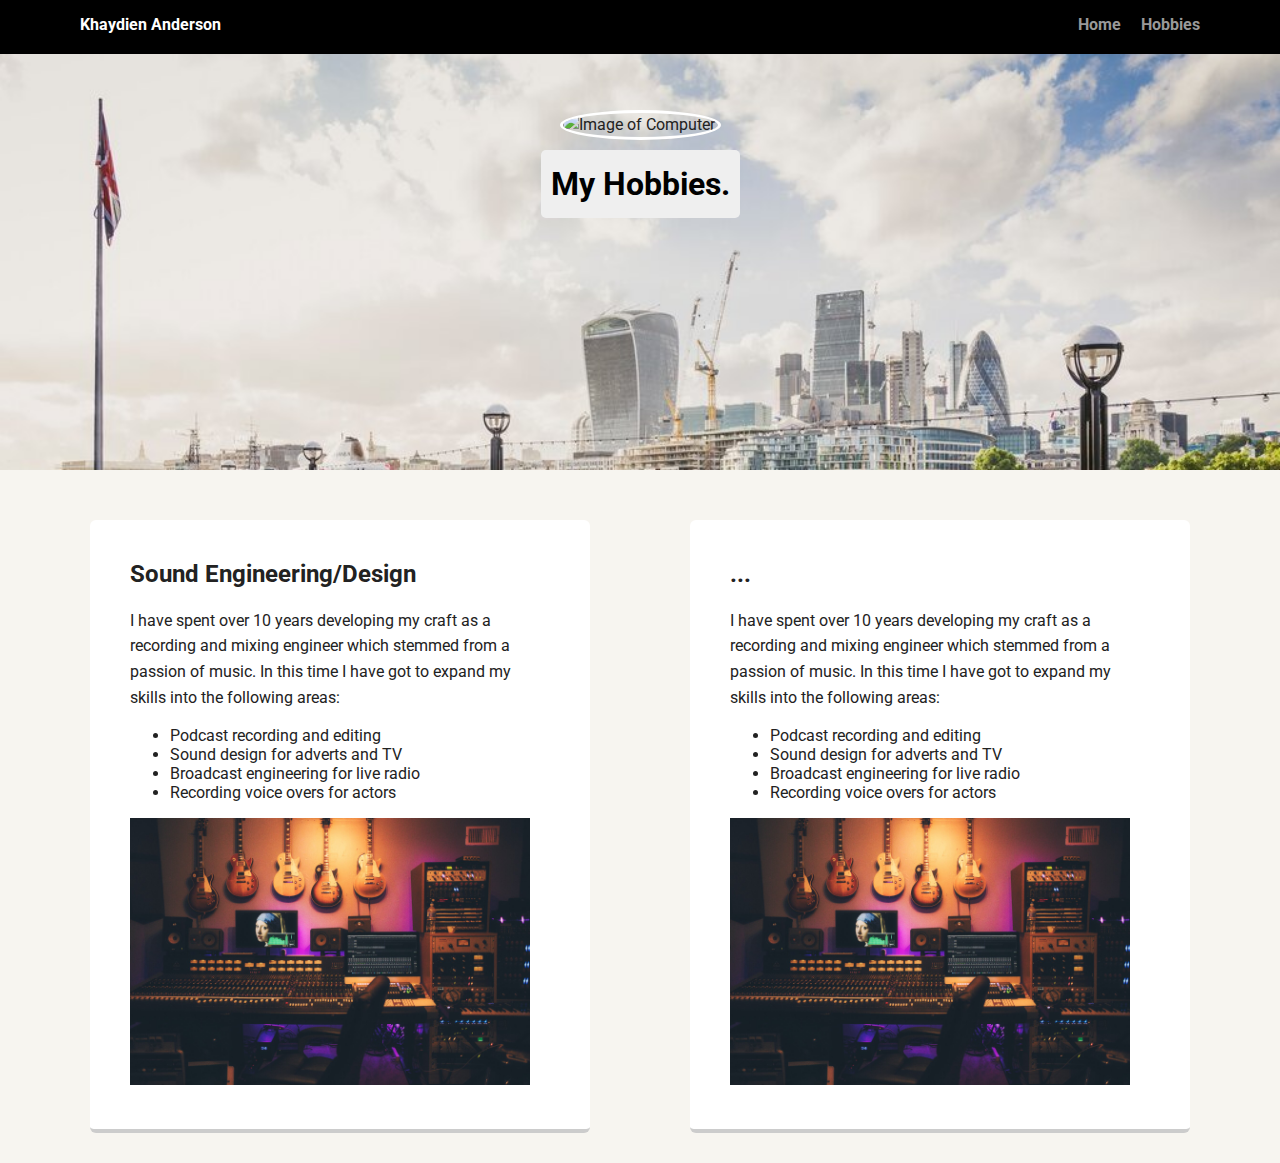
==== hobbies.html @ 61e5f141 "Added studio section on interests." ====
<!DOCTYPE html>
<html lang="en">
<head>
    <meta charset="UTF-8">
    <meta http-equiv="X-UA-Compatible" content="IE=edge">
    <meta name="viewport" content="width=device-width, initial-scale=1.0">
    <link rel="stylesheet" href="styles.css">
    <link href="https://fonts.googleapis.com/css?family=Muli%7CRoboto:400,300,500,700,900" rel="stylesheet">
    <title>Khaydien Anderson's Hobbies</title>
</head>
<body>
    <div class="main-nav">
        <ul class="nav">
          <li class="name">Khaydien Anderson</li>
          <li><a href="index.html">Home</a></li>
          <li><a href="hobbies.html">Hobbies</a></li>
        </ul>
    </div>
    
    <header>
        <img src="images/hobbiespic.jpg" alt="Image of Computer." class="profile-image">
        <h1 class="tag name">My Hobbies.</h1>
        

       
      </header>

      <main class="flex">
        <div class="card">

          <h2>Sound Engineering/Design</h2>
          <p>I have spent over 10 years developing my craft as a recording and mixing engineer which stemmed from a passion of music.
            In this time I have got to expand my skills into the following areas:</p>
            <ul>
              <li>Podcast recording and editing</li>
              <li>Sound design for adverts and TV</li>
              <li>Broadcast engineering for live radio</li>
              <li>Recording voice overs for actors</li>
            </ul>
            <img width="400px" src="images/Studio.jpg" class="studio-pic" alt="Image of recording studio.">

        </div>
        <div class="card">

          <h2>...</h2>
          <p>I have spent over 10 years developing my craft as a recording and mixing engineer which stemmed from a passion of music.
            In this time I have got to expand my skills into the following areas:</p>
            <ul>
              <li>Podcast recording and editing</li>
              <li>Sound design for adverts and TV</li>
              <li>Broadcast engineering for live radio</li>
              <li>Recording voice overs for actors</li>
            </ul>
            <img width="400px" src="images/Studio.jpg" class="studio-pic" alt="Image of recording studio.">

        </div>
      
      </main>
        

    
</body>
</html>
---- styles.css ----
/* Global Layout Set-up */
* { 
  box-sizing: border-box;
}
  
body {
  margin: 0;
  padding: 0;
  text-align: center;
  font-family: 'Roboto', sans-serif;
  color: #222;
  background: #f7f5f0;
}
/* Link Styles */

a {
  text-decoration: none;
  color: #999;
}
a:hover {
  color: #6633ff;
}

/* Section Styles */

.main-nav {
  width: 100%;
  background: black;
  min-height: 30px;
  padding: 10px;
  position: fixed;
  text-align: center;
}
.nav {
  display: flex;
  justify-content: space-around;
  font-weight: 700;
  list-style-type: none;
  margin: 0 auto;
  padding: 0;
}


.nav .name {
    display: block;
    margin-right: auto;
    color: white;
}
.nav li {
  padding: 5px 10px 10px 10px;
}
.nav a {
  transition: all .5s;
}
.nav a:hover {
  color: white
}

header {
  text-align: center;
  background: url('images/london.jpg') no-repeat top center ;
  background-size: cover;
  overflow: hidden;
  padding-top: 60px;
}



header {
  line-height: 1.5;
}
header .profile-image {
  margin-top: 50px;
  width: 150px;
  height: 150px;
  border-radius: 50%;
  border: 3px solid white;
  transition: all .5s;
}
header .profile-image:hover {
  transform: scale(1.3) rotate(5deg);
}
.tag {
  background-color: #efefef;
  color: black;
  padding: 10px;
  border-radius: 5px;
  display: table;
  margin: 10px auto;
} 
.location {
  background-color: #222;
  color: yellow;
}
.card {
  margin: 30px;
  padding: 20px 40px 40px;
  max-width: 500px;
  text-align: left;
  background: #fff;
  border-bottom: 4px solid #ccc;
  border-radius: 6px;
  transition: all .5s;
}
.card:hover {
  border-color: #ff99ff;
}

ul.skills {
  padding: 0;
  text-align: center;
}

.skills li {
  border-radius: 6px;
  display: inline-block;
  background: #ff9904;
  color: white;
  padding: 5px 10px;
  margin: 2px;
}

.skills li:nth-child(odd) {
  background: #0399ff;
}

footer {
  width: 100%;
  min-height: 30px;
  padding: 20px 0 40px 20px;
}

footer .copyright {
  top: -8px;
  font-size: .75em;
}

footer ul {
  list-style-type: none;
  margin: 0;
  padding: 0;
}

footer ul li {
  display: inline-block;
}

a.social {
  display: inline-block;
  text-indent: -9999px;
  margin-left: 5px;
  width: 30px;
  height: 30px;
  background-size: 30px 30px;
  opacity: .4;
  transition: all .5s;
}
a.twitter {
  background-image: url(images/twitter.svg);
}
a.linkedin {
  background-image: url(images/linkedin.svg);
}
a.github {
  background-image: url(images/github.svg);
}
a.social:hover {
  opacity: 1;
}
.clearfix {
  clear: both;
}

/* Styles for larger screens */
@media screen and (min-width: 720px) {
  
  .flex {
      display: -ms-flexbox;      /* TWEENER - IE 10 */
      display: flex; 
      max-width: 1200px;
      -ms-flex-pack: distribute;
      justify-content: space-around;
      margin: 0 auto;
  }

  header {
    min-height: 470px;
  }

  .nav {
    max-width: 1200px;
    padding: 0 30px;
  }


  main {
    padding-top: 20px;
  }

  main p {
    line-height: 1.6em;
  }

  footer {
    font-size: 1.3em;
    max-width: 1200px;
    margin: 40px auto;
  }

}
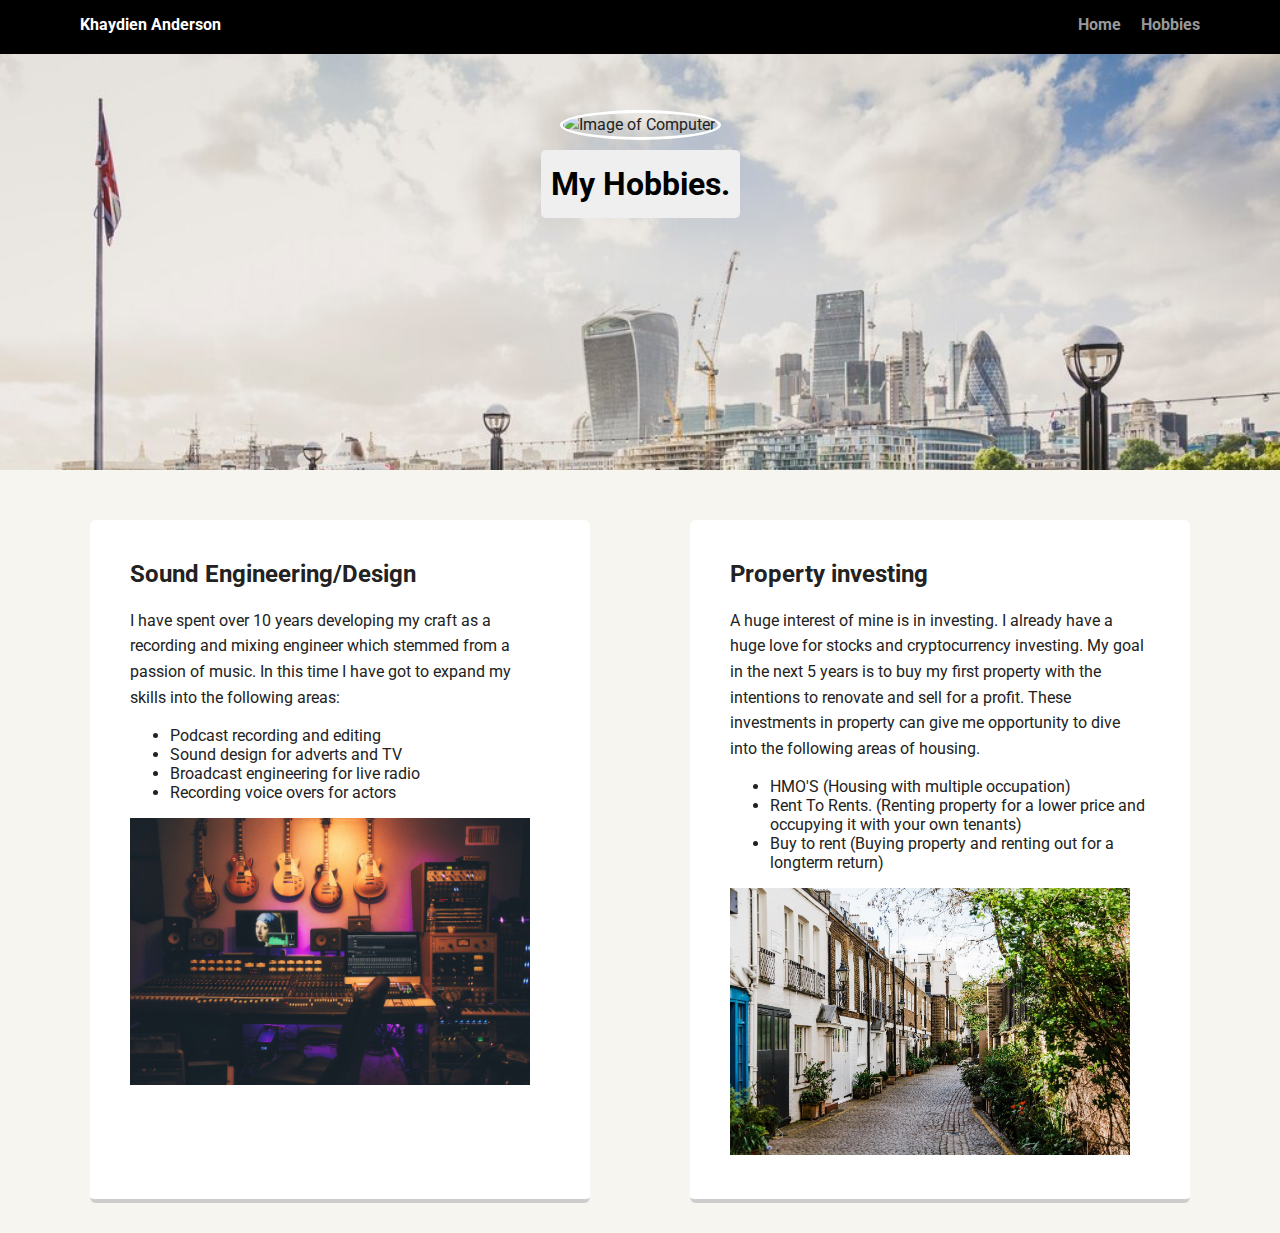
==== commit 326e5906: "Hobbies section updated (real estate)" ====
--- a/hobbies.html
+++ b/hobbies.html
@@ -36,22 +36,26 @@
               <li>Sound design for adverts and TV</li>
               <li>Broadcast engineering for live radio</li>
               <li>Recording voice overs for actors</li>
+              
             </ul>
             <img width="400px" src="images/Studio.jpg" class="studio-pic" alt="Image of recording studio.">
 
         </div>
         <div class="card">
 
-          <h2>...</h2>
-          <p>I have spent over 10 years developing my craft as a recording and mixing engineer which stemmed from a passion of music.
-            In this time I have got to expand my skills into the following areas:</p>
-            <ul>
-              <li>Podcast recording and editing</li>
-              <li>Sound design for adverts and TV</li>
-              <li>Broadcast engineering for live radio</li>
-              <li>Recording voice overs for actors</li>
-            </ul>
-            <img width="400px" src="images/Studio.jpg" class="studio-pic" alt="Image of recording studio.">
+          <h2>Property investing</h2>
+          <p>A huge interest of mine is in investing. I already have a huge love for stocks and cryptocurrency investing. 
+            My goal in the next 5 years is to buy my first property with the intentions to renovate and sell for a profit.
+          
+         These investments in property can give me opportunity to dive into the following areas of housing.</p>
+          <ul>
+            <li>HMO'S (Housing with multiple occupation)</li>
+            <li>Rent To Rents. (Renting property for a lower price and occupying it with your own tenants)</li>
+            <li>Buy to rent (Buying property and renting out for a longterm return)</li>
+            
+          </ul>
+          
+            <img width="400px" src="images/realestate.jpg" class="studio-pic" alt="Image of UK property.">
 
         </div>
       
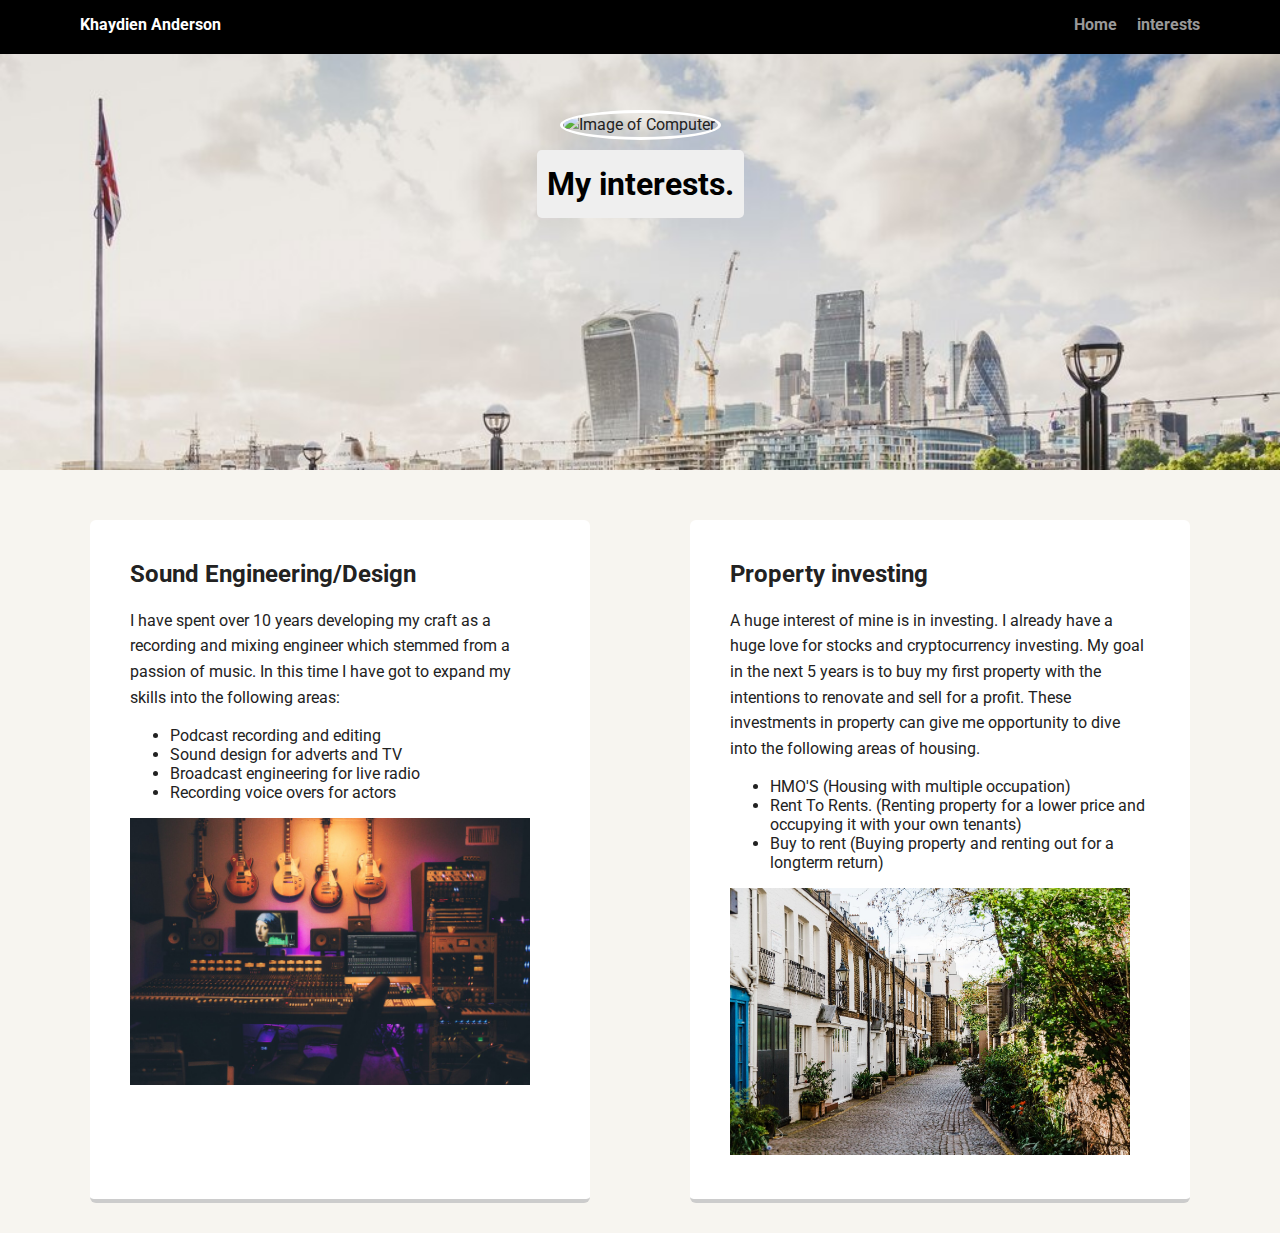
==== commit 287fdd67: "Hobbies changed to Interests" ====
--- a/hobbies.html
+++ b/hobbies.html
@@ -6,20 +6,20 @@
     <meta name="viewport" content="width=device-width, initial-scale=1.0">
     <link rel="stylesheet" href="styles.css">
     <link href="https://fonts.googleapis.com/css?family=Muli%7CRoboto:400,300,500,700,900" rel="stylesheet">
-    <title>Khaydien Anderson's Hobbies</title>
+    <title>Khaydien Anderson's interests</title>
 </head>
 <body>
     <div class="main-nav">
         <ul class="nav">
           <li class="name">Khaydien Anderson</li>
           <li><a href="index.html">Home</a></li>
-          <li><a href="hobbies.html">Hobbies</a></li>
+          <li><a href="interests.html">interests</a></li>
         </ul>
     </div>
     
     <header>
         <img src="images/hobbiespic.jpg" alt="Image of Computer." class="profile-image">
-        <h1 class="tag name">My Hobbies.</h1>
+        <h1 class="tag name">My interests.</h1>
         
 
        
